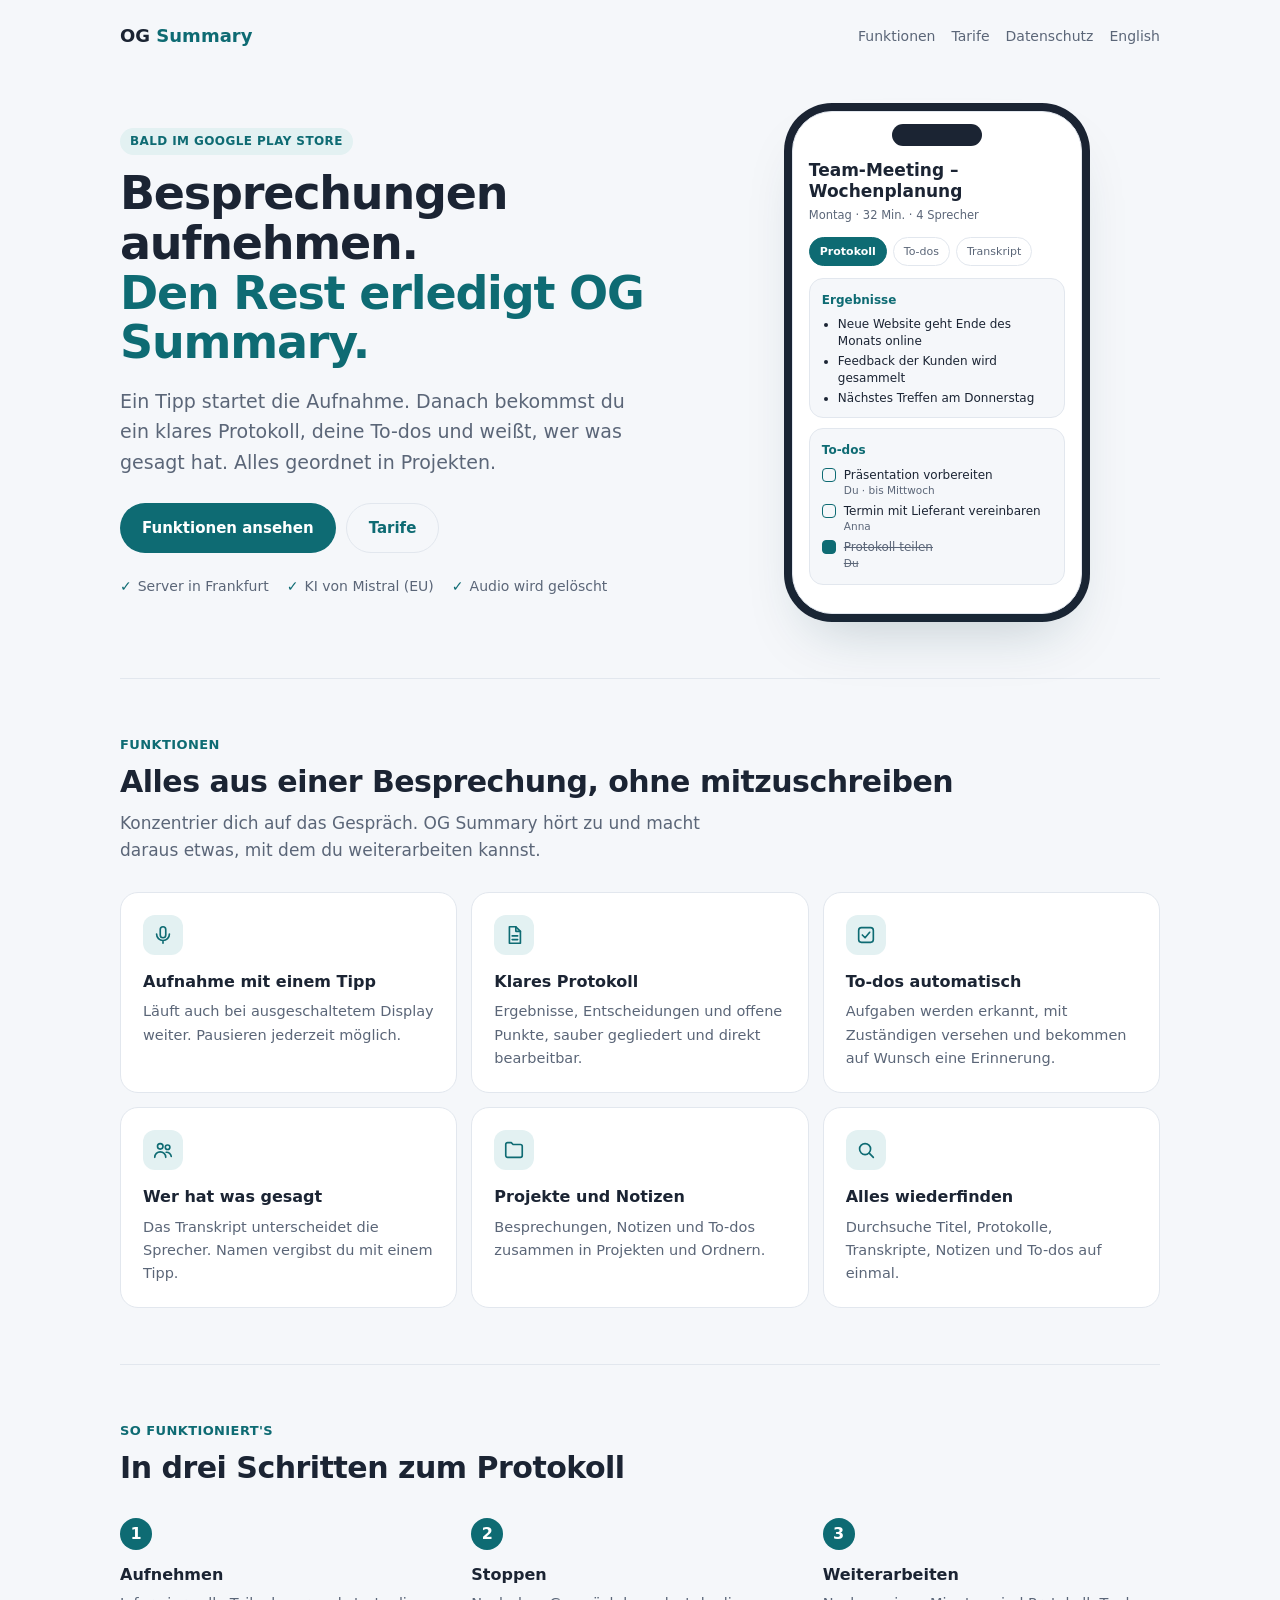
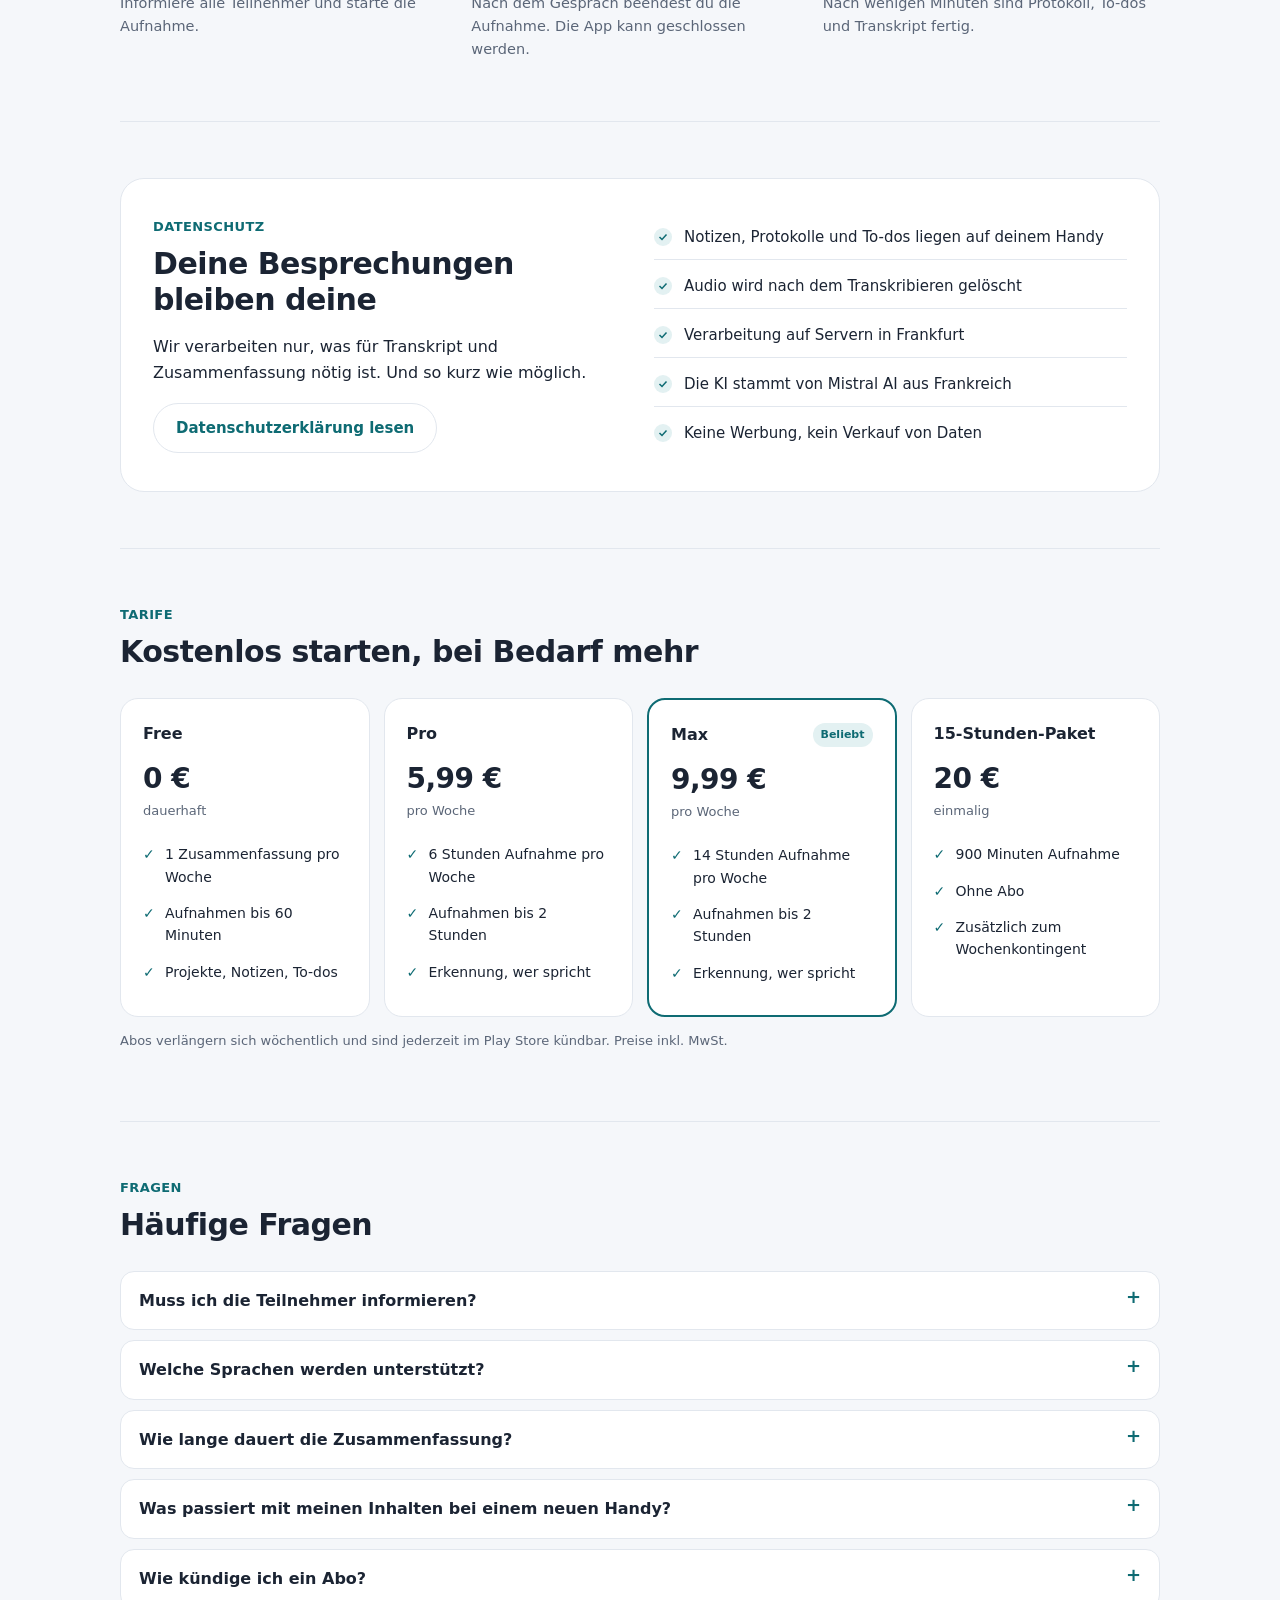
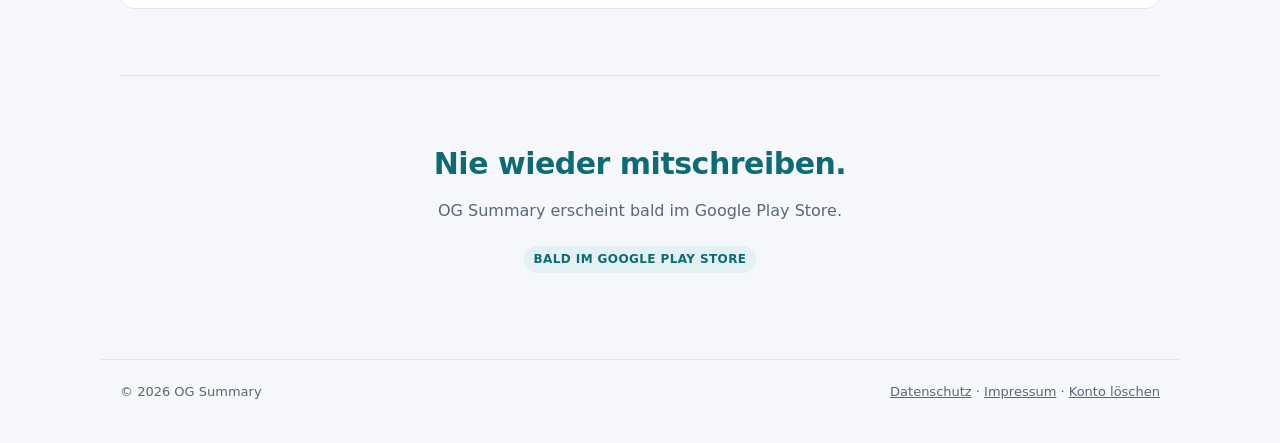
==== index.html @ 18560ac8 "Website OG Summary: Startseite, Datenschutz, Impressum, Konto löschen (DE/EN) Co-Authored-By: Claude" ====
<!doctype html>
<html lang="de">
<head>
<meta charset="utf-8">
<meta name="viewport" content="width=device-width, initial-scale=1">
<title>OG Summary – OG Summary</title>
<meta name="robots" content="index,follow">
<meta name="description" content="Besprechungen aufnehmen, automatisch zusammenfassen und als To-dos weiterarbeiten. Deine Inhalte bleiben auf deinem Handy.">
<link rel="stylesheet" href="style.css">
</head>
<body>
<header class="wide">
  <a class="brand" href="index.html">OG <span>Summary</span></a>
  <nav>
    <a href="index.html#funktionen">Funktionen</a>
    <a href="index.html#tarife">Tarife</a>
    <a href="datenschutz.html">Datenschutz</a>
    <a href="en/index.html">English</a>
  </nav>
</header>
<main class="wide">
<section class="lp-hero"><div>
<span class="soon">Bald im Google Play Store</span>
<h1>Besprechungen aufnehmen.<br><em>Den Rest erledigt OG Summary.</em></h1>
<p class="lead">Ein Tipp startet die Aufnahme. Danach bekommst du ein klares Protokoll, deine To-dos und weißt, wer was gesagt hat. Alles geordnet in Projekten.</p>
<div class="cta"><a class="btn" href="#funktionen">Funktionen ansehen</a><a class="btn ghost" href="#tarife">Tarife</a></div>
<div class="trust"><span>Server in Frankfurt</span><span>KI von Mistral (EU)</span><span>Audio wird gelöscht</span></div>
</div><div class="phone" aria-hidden="true"><div class="notch"></div>
<p class="ph-title">Team-Meeting – Wochenplanung</p><div class="ph-meta">Montag · 32 Min. · 4 Sprecher</div>
<div class="ph-tabs"><b>Protokoll</b><i>To-dos</i><i>Transkript</i></div>
<div class="ph-card"><h4>Ergebnisse</h4><ul><li>Neue Website geht Ende des Monats online</li><li>Feedback der Kunden wird gesammelt</li><li>Nächstes Treffen am Donnerstag</li></ul></div>
<div class="ph-card"><h4>To-dos</h4><div class="ph-todo"><div class="box"></div><span>Präsentation vorbereiten<small>Du · bis Mittwoch</small></span></div><div class="ph-todo"><div class="box"></div><span>Termin mit Lieferant vereinbaren<small>Anna</small></span></div><div class="ph-todo done"><div class="box"></div><span>Protokoll teilen<small>Du</small></span></div></div></div></section>
<section class="block" id="funktionen"><p class="eyebrow">Funktionen</p><h2>Alles aus einer Besprechung, ohne mitzuschreiben</h2><p class="sub">Konzentrier dich auf das Gespräch. OG Summary hört zu und macht daraus etwas, mit dem du weiterarbeiten kannst.</p>
<div class="features"><div class="feature"><div class="ic"><svg viewBox="0 0 24 24" fill="none" stroke="currentColor" stroke-width="1.8" stroke-linecap="round" stroke-linejoin="round" aria-hidden="true"><path d="M12 3a3 3 0 0 0-3 3v6a3 3 0 0 0 6 0V6a3 3 0 0 0-3-3z"/><path d="M5 11a7 7 0 0 0 14 0M12 18v3"/></svg></div><h3>Aufnahme mit einem Tipp</h3><p>Läuft auch bei ausgeschaltetem Display weiter. Pausieren jederzeit möglich.</p></div><div class="feature"><div class="ic"><svg viewBox="0 0 24 24" fill="none" stroke="currentColor" stroke-width="1.8" stroke-linecap="round" stroke-linejoin="round" aria-hidden="true"><path d="M7 3h7l5 5v13H7z"/><path d="M14 3v5h5M10 13h6M10 17h6"/></svg></div><h3>Klares Protokoll</h3><p>Ergebnisse, Entscheidungen und offene Punkte, sauber gegliedert und direkt bearbeitbar.</p></div><div class="feature"><div class="ic"><svg viewBox="0 0 24 24" fill="none" stroke="currentColor" stroke-width="1.8" stroke-linecap="round" stroke-linejoin="round" aria-hidden="true"><rect x="4" y="4" width="16" height="16" rx="3"/><path d="M8 12l3 3 5-6"/></svg></div><h3>To-dos automatisch</h3><p>Aufgaben werden erkannt, mit Zuständigen versehen und bekommen auf Wunsch eine Erinnerung.</p></div><div class="feature"><div class="ic"><svg viewBox="0 0 24 24" fill="none" stroke="currentColor" stroke-width="1.8" stroke-linecap="round" stroke-linejoin="round" aria-hidden="true"><circle cx="9" cy="8" r="3"/><path d="M3 20a6 6 0 0 1 12 0"/><circle cx="17" cy="9" r="2.5"/><path d="M15.5 14.5A5 5 0 0 1 21 19"/></svg></div><h3>Wer hat was gesagt</h3><p>Das Transkript unterscheidet die Sprecher. Namen vergibst du mit einem Tipp.</p></div><div class="feature"><div class="ic"><svg viewBox="0 0 24 24" fill="none" stroke="currentColor" stroke-width="1.8" stroke-linecap="round" stroke-linejoin="round" aria-hidden="true"><path d="M3 6a2 2 0 0 1 2-2h4l2 2h8a2 2 0 0 1 2 2v10a2 2 0 0 1-2 2H5a2 2 0 0 1-2-2z"/></svg></div><h3>Projekte und Notizen</h3><p>Besprechungen, Notizen und To-dos zusammen in Projekten und Ordnern.</p></div><div class="feature"><div class="ic"><svg viewBox="0 0 24 24" fill="none" stroke="currentColor" stroke-width="1.8" stroke-linecap="round" stroke-linejoin="round" aria-hidden="true"><circle cx="11" cy="11" r="6"/><path d="M20 20l-4.5-4.5"/></svg></div><h3>Alles wiederfinden</h3><p>Durchsuche Titel, Protokolle, Transkripte, Notizen und To-dos auf einmal.</p></div></div></section>
<section class="block"><p class="eyebrow">So funktioniert&#x27;s</p><h2>In drei Schritten zum Protokoll</h2><p class="sub"></p><div class="steps"><div class="step"><h3>Aufnehmen</h3><p>Informiere alle Teilnehmer und starte die Aufnahme.</p></div><div class="step"><h3>Stoppen</h3><p>Nach dem Gespräch beendest du die Aufnahme. Die App kann geschlossen werden.</p></div><div class="step"><h3>Weiterarbeiten</h3><p>Nach wenigen Minuten sind Protokoll, To-dos und Transkript fertig.</p></div></div></section>
<section class="block"><div class="privacy-band"><div><p class="eyebrow">Datenschutz</p><h2>Deine Besprechungen bleiben deine</h2>
<p class="sub" style="margin-bottom:18px">Wir verarbeiten nur, was für Transkript und Zusammenfassung nötig ist. Und so kurz wie möglich.</p><a class="btn ghost" href="datenschutz.html">Datenschutzerklärung lesen</a></div>
<ul class="checks"><li>Notizen, Protokolle und To-dos liegen auf deinem Handy</li><li>Audio wird nach dem Transkribieren gelöscht</li><li>Verarbeitung auf Servern in Frankfurt</li><li>Die KI stammt von Mistral AI aus Frankreich</li><li>Keine Werbung, kein Verkauf von Daten</li></ul></div></section>
<section class="block" id="tarife"><p class="eyebrow">Tarife</p><h2>Kostenlos starten, bei Bedarf mehr</h2><p class="sub"></p>
<div class="plans"><div class="plan"><div class="name">Free</div>
<div class="price">0 €</div><div class="per">dauerhaft</div><ul><li>1 Zusammenfassung pro Woche</li><li>Aufnahmen bis 60 Minuten</li><li>Projekte, Notizen, To-dos</li></ul></div><div class="plan"><div class="name">Pro</div>
<div class="price">5,99 €</div><div class="per">pro Woche</div><ul><li>6 Stunden Aufnahme pro Woche</li><li>Aufnahmen bis 2 Stunden</li><li>Erkennung, wer spricht</li></ul></div><div class="plan hl"><div class="name">Max<span class="tag">Beliebt</span></div>
<div class="price">9,99 €</div><div class="per">pro Woche</div><ul><li>14 Stunden Aufnahme pro Woche</li><li>Aufnahmen bis 2 Stunden</li><li>Erkennung, wer spricht</li></ul></div><div class="plan"><div class="name">15-Stunden-Paket</div>
<div class="price">20 €</div><div class="per">einmalig</div><ul><li>900 Minuten Aufnahme</li><li>Ohne Abo</li><li>Zusätzlich zum Wochenkontingent</li></ul></div></div><p class="note">Abos verlängern sich wöchentlich und sind jederzeit im Play Store kündbar. Preise inkl. MwSt.</p></section>
<section class="block"><p class="eyebrow">Fragen</p><h2>Häufige Fragen</h2><p class="sub"></p><details><summary>Muss ich die Teilnehmer informieren?</summary><p>Ja. Bitte informiere alle Teilnehmer vor der Aufnahme. Das ist gesetzlich vorgeschrieben und fair.</p></details><details><summary>Welche Sprachen werden unterstützt?</summary><p>Deutsch und Englisch werden besonders gut erkannt, viele weitere Sprachen funktionieren ebenfalls.</p></details><details><summary>Wie lange dauert die Zusammenfassung?</summary><p>Meist ein bis drei Minuten nach dem Stoppen. Du kannst die App in der Zeit schließen.</p></details><details><summary>Was passiert mit meinen Inhalten bei einem neuen Handy?</summary><p>Android sichert sie in deinem Google-Konto. Zusätzlich kannst du jederzeit eine Sicherungsdatei exportieren.</p></details><details><summary>Wie kündige ich ein Abo?</summary><p>Im Play Store unter Profil → Zahlungen und Abos → Abos.</p></details></section>
<section class="closing"><h2>Nie wieder mitschreiben.</h2><p>OG Summary erscheint bald im Google Play Store.</p><span class="soon">Bald im Google Play Store</span></section>
</main>
<footer class="wide">
  <span>© 2026 OG Summary</span>
  <span><a href="datenschutz.html">Datenschutz</a> · <a href="impressum.html">Impressum</a> · <a href="konto-loeschen.html">Konto löschen</a></span>
</footer>
</body>
</html>
---- style.css ----
:root{--canvas:#F5F7FA;--surface:#fff;--ink:#1B2433;--muted:#5B6678;--line:#E2E7EE;--petrol:#0E6B73;--tint:#E3F1F2}
@media (prefers-color-scheme:dark){:root{--canvas:#12171E;--surface:#1A2129;--ink:#E6EBF1;--muted:#9BA6B5;--line:#2B3440;--petrol:#5BB5BC;--tint:#173A3E}}
*{box-sizing:border-box}
body{margin:0;background:var(--canvas);color:var(--ink);font:16px/1.6 system-ui,-apple-system,"Segoe UI",Roboto,sans-serif}
header,main,footer{max-width:760px;margin:0 auto;padding:0 20px}
header{display:flex;flex-wrap:wrap;align-items:center;justify-content:space-between;gap:8px 16px;padding-top:28px;padding-bottom:12px}
.brand{font-weight:600;font-size:18px;color:var(--ink);text-decoration:none;white-space:nowrap}
.brand span{color:var(--petrol)}
nav{display:flex;gap:16px;flex-wrap:wrap}
nav a{color:var(--muted);text-decoration:none;font-size:14px;white-space:nowrap}
.card p{margin:6px 0}
nav a:hover{color:var(--petrol)}
.card{background:var(--surface);border:1px solid var(--line);border-radius:20px;padding:28px 28px 20px;margin:12px 0 32px}
h1{font-size:28px;line-height:1.25;margin:0 0 6px;letter-spacing:-.3px}
h2{font-size:19px;margin:28px 0 8px;color:var(--petrol)}
h3{font-size:16px;margin:20px 0 6px}
p,li{color:var(--ink)}
.meta{color:var(--muted);font-size:14px;margin:0 0 8px}
ul{padding-left:20px}
li{margin:4px 0}
a{color:var(--petrol)}
.hero{padding:28px 0 8px}
.hero p{color:var(--muted);font-size:18px;max-width:560px}
.grid{display:grid;grid-template-columns:repeat(auto-fit,minmax(200px,1fr));gap:12px;margin:20px 0 32px}
.tile{background:var(--surface);border:1px solid var(--line);border-radius:16px;padding:18px;text-decoration:none;color:var(--ink)}
.tile strong{display:block;margin-bottom:4px}
.tile span{color:var(--muted);font-size:14px}
footer{color:var(--muted);font-size:13px;padding-bottom:40px}
footer a{color:var(--muted)}
.wide{max-width:1080px}
header.wide{padding-top:22px}
.btn{display:inline-flex;align-items:center;gap:8px;background:var(--petrol);color:#fff;text-decoration:none;font-weight:600;border-radius:999px;padding:12px 22px;font-size:15px}
.btn.ghost{background:transparent;color:var(--petrol);border:1px solid var(--line)}
.soon{display:inline-block;font-size:12px;font-weight:600;letter-spacing:.4px;text-transform:uppercase;color:var(--petrol);background:var(--tint);border-radius:999px;padding:4px 10px;margin-bottom:14px}
.lp-hero{display:grid;grid-template-columns:1.1fr .9fr;gap:48px;align-items:center;padding:48px 0 64px}
.lp-hero h1{font-size:46px;line-height:1.08;letter-spacing:-1.2px;margin:0 0 18px}
.lp-hero h1 em{font-style:normal;color:var(--petrol)}
.lp-hero p.lead{font-size:19px;color:var(--muted);margin:0 0 26px;max-width:520px}
.cta{display:flex;gap:10px;flex-wrap:wrap}
.trust{display:flex;gap:18px;flex-wrap:wrap;margin-top:22px;color:var(--muted);font-size:14px}
.trust span::before{content:"✓";color:var(--petrol);font-weight:700;margin-right:6px}
.phone{justify-self:center;width:290px;border-radius:40px;background:var(--surface);border:1px solid var(--line);box-shadow:0 30px 60px -20px rgba(14,60,70,.25),0 0 0 8px var(--ink);padding:22px 16px 18px;position:relative}
.phone .notch{width:90px;height:22px;border-radius:12px;background:var(--ink);margin:-10px auto 14px}
.ph-title{font-weight:700;font-size:17px;line-height:1.25;margin:0 0 4px}
.ph-meta{font-size:11.5px;color:var(--muted);margin-bottom:12px}
.ph-tabs{display:flex;gap:6px;margin-bottom:12px}
.ph-tabs b,.ph-tabs i{font-size:11px;font-style:normal;padding:5px 10px;border-radius:999px;border:1px solid var(--line);color:var(--muted)}
.ph-tabs b{background:var(--petrol);border-color:var(--petrol);color:#fff;font-weight:600}
.ph-card{background:var(--canvas);border:1px solid var(--line);border-radius:14px;padding:12px 12px 8px;margin-bottom:10px}
.ph-card h4{margin:0 0 6px;font-size:12px;color:var(--petrol)}
.ph-card ul{margin:0;padding-left:16px}
.ph-card li{font-size:12px;margin:3px 0;line-height:1.4}
.ph-todo{display:flex;gap:8px;align-items:flex-start;font-size:12px;margin:6px 0;line-height:1.35}
.ph-todo .box{flex:none;width:14px;height:14px;border-radius:4px;border:1.5px solid var(--petrol);margin-top:1px}
.ph-todo.done .box{background:var(--petrol)}
.ph-todo.done span{text-decoration:line-through;color:var(--muted)}
.ph-todo small{display:block;color:var(--muted);font-size:10.5px}
section.block{padding:56px 0;border-top:1px solid var(--line)}
.eyebrow{font-size:13px;font-weight:600;color:var(--petrol);letter-spacing:.4px;text-transform:uppercase;margin:0 0 8px}
section.block h2{font-size:30px;line-height:1.2;letter-spacing:-.5px;color:var(--ink);margin:0 0 10px}
section.block > p.sub{color:var(--muted);font-size:17px;max-width:620px;margin:0 0 28px}
.features{display:grid;grid-template-columns:repeat(3,1fr);gap:14px}
.feature{background:var(--surface);border:1px solid var(--line);border-radius:18px;padding:22px}
.feature .ic{width:40px;height:40px;border-radius:12px;background:var(--tint);color:var(--petrol);display:flex;align-items:center;justify-content:center;margin-bottom:14px}
.feature .ic svg{width:22px;height:22px}
.feature h3{margin:0 0 6px;font-size:16px}
.feature p{margin:0;color:var(--muted);font-size:14.5px}
.steps{display:grid;grid-template-columns:repeat(3,1fr);gap:14px;counter-reset:s}
.step{padding:4px 0}
.step::before{counter-increment:s;content:counter(s);display:flex;align-items:center;justify-content:center;width:32px;height:32px;border-radius:50%;background:var(--petrol);color:#fff;font-weight:700;margin-bottom:12px}
.step h3{margin:0 0 4px;font-size:16px}
.step p{margin:0;color:var(--muted);font-size:14.5px}
.privacy-band{background:var(--surface);border:1px solid var(--line);border-radius:24px;padding:32px;display:grid;grid-template-columns:1fr 1fr;gap:28px;align-items:center}
.privacy-band h2{margin-top:0}
.checks{list-style:none;padding:0;margin:0}
.checks li{padding:10px 0 10px 30px;border-bottom:1px solid var(--line);position:relative;font-size:15px}
.checks li:last-child{border-bottom:0}
.checks li::before{content:"";position:absolute;left:0;top:13px;width:18px;height:18px;border-radius:50%;background:var(--tint) url("data:image/svg+xml,%3Csvg xmlns='http://www.w3.org/2000/svg' viewBox='0 0 24 24' fill='none' stroke='%230E6B73' stroke-width='3'%3E%3Cpath d='M5 12l5 5 9-10'/%3E%3C/svg%3E") center/12px no-repeat}
.plans{display:grid;grid-template-columns:repeat(4,1fr);gap:14px}
.plan{background:var(--surface);border:1px solid var(--line);border-radius:18px;padding:22px;display:flex;flex-direction:column}
.plan.hl{border:2px solid var(--petrol)}
.plan .name{font-weight:700;font-size:16px;display:flex;justify-content:space-between;align-items:center}
.plan .tag{font-size:11px;font-weight:600;color:var(--petrol);background:var(--tint);border-radius:999px;padding:3px 8px}
.plan .price{font-size:28px;font-weight:700;letter-spacing:-.5px;margin:10px 0 0}
.plan .per{color:var(--muted);font-size:13px;margin-bottom:12px}
.plan ul{list-style:none;padding:0;margin:0}
.plan li{font-size:14px;padding:5px 0 5px 22px;position:relative;color:var(--ink)}
.plan li::before{content:"✓";position:absolute;left:0;color:var(--petrol);font-weight:700}
.note{color:var(--muted);font-size:13px;margin-top:14px}
details{background:var(--surface);border:1px solid var(--line);border-radius:14px;padding:16px 18px;margin:10px 0}
summary{cursor:pointer;font-weight:600;list-style:none;display:flex;justify-content:space-between;gap:12px}
summary::-webkit-details-marker{display:none}
summary::after{content:"+";color:var(--petrol);font-weight:700;font-size:18px;line-height:1}
details[open] summary::after{content:"–"}
details p{color:var(--muted);margin:10px 0 0;font-size:15px}
.closing{text-align:center;padding:64px 0 72px;border-top:1px solid var(--line)}
.closing h2{font-size:30px;letter-spacing:-.5px;margin:0 0 10px}
.closing p{color:var(--muted);margin:0 0 22px}
footer.wide{display:flex;justify-content:space-between;flex-wrap:wrap;gap:10px;border-top:1px solid var(--line);padding-top:22px}
@media (max-width:900px){.lp-hero{grid-template-columns:1fr;gap:40px;padding-top:28px}.lp-hero h1{font-size:36px}.features,.plans{grid-template-columns:1fr 1fr}.privacy-band{grid-template-columns:1fr;padding:24px}}
@media (max-width:600px){.features,.plans,.steps{grid-template-columns:1fr}.lp-hero h1{font-size:32px}section.block h2,.closing h2{font-size:25px}.phone{width:270px}}
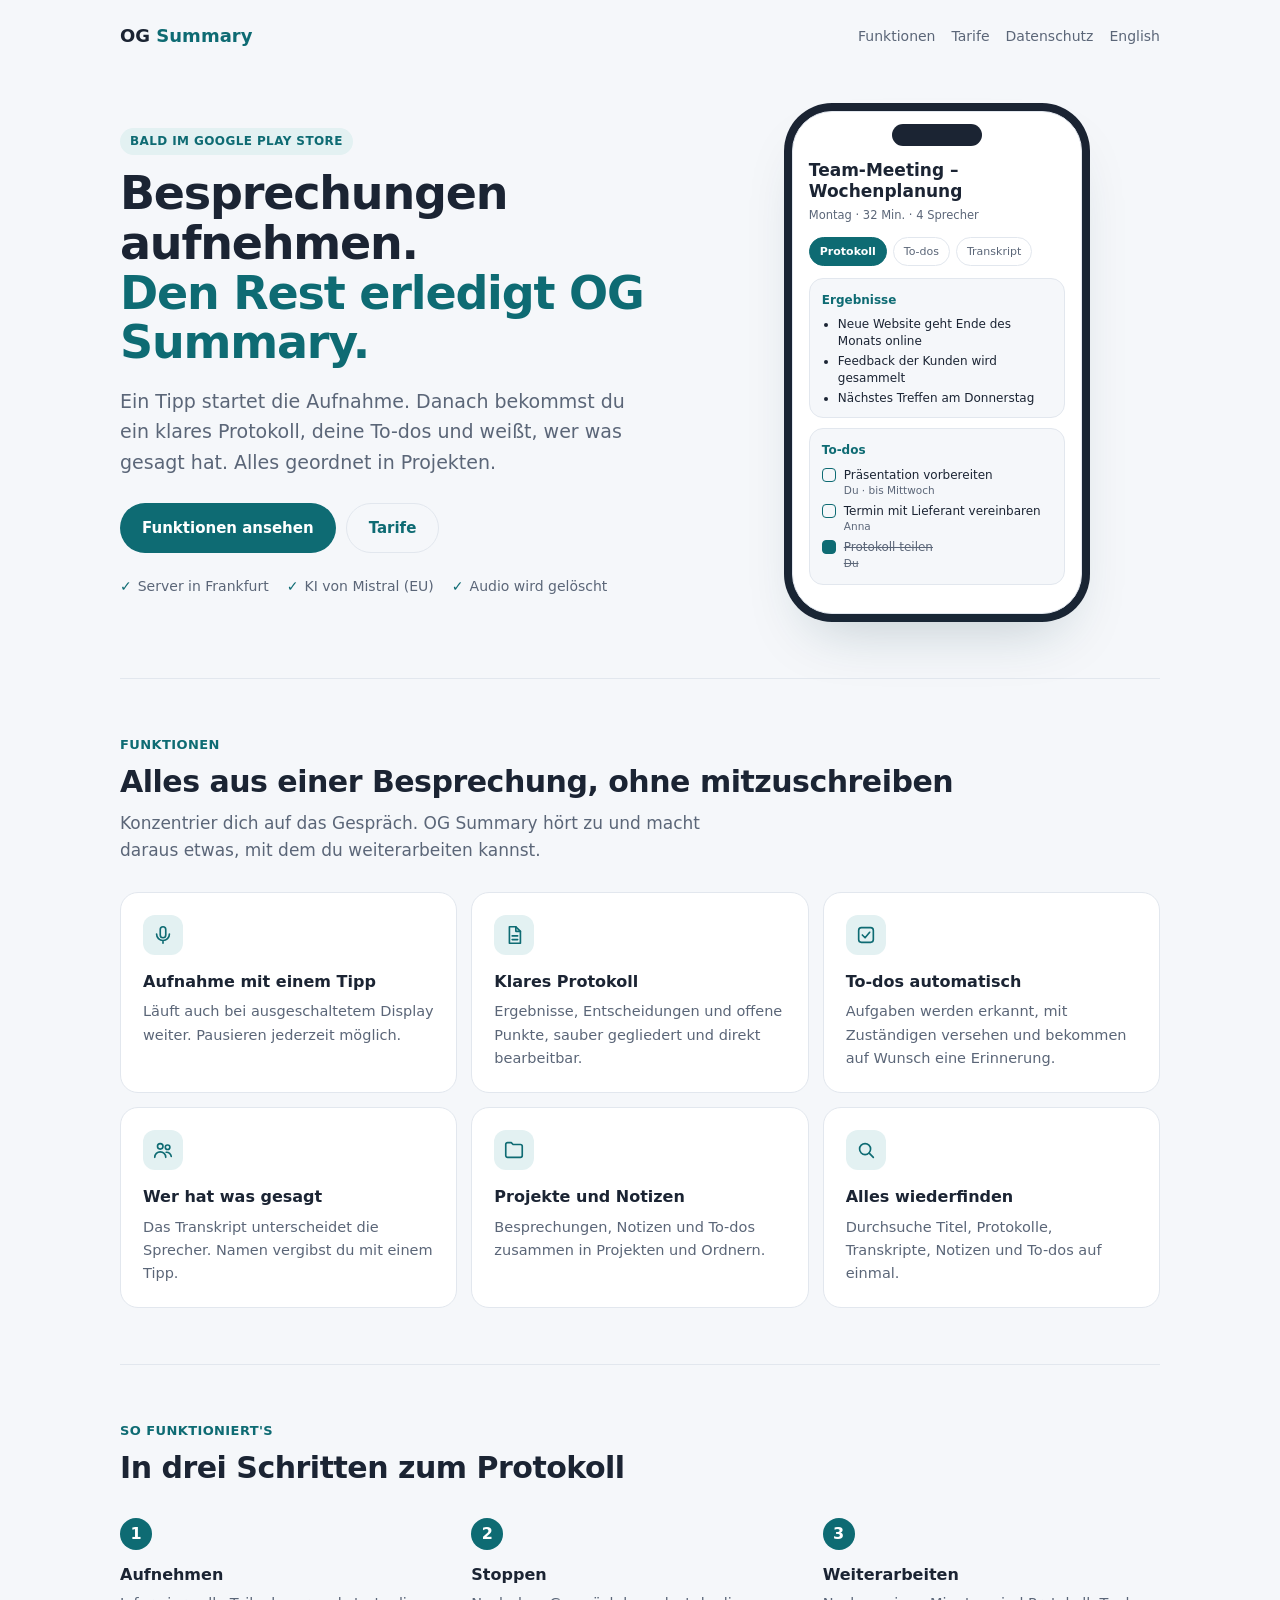
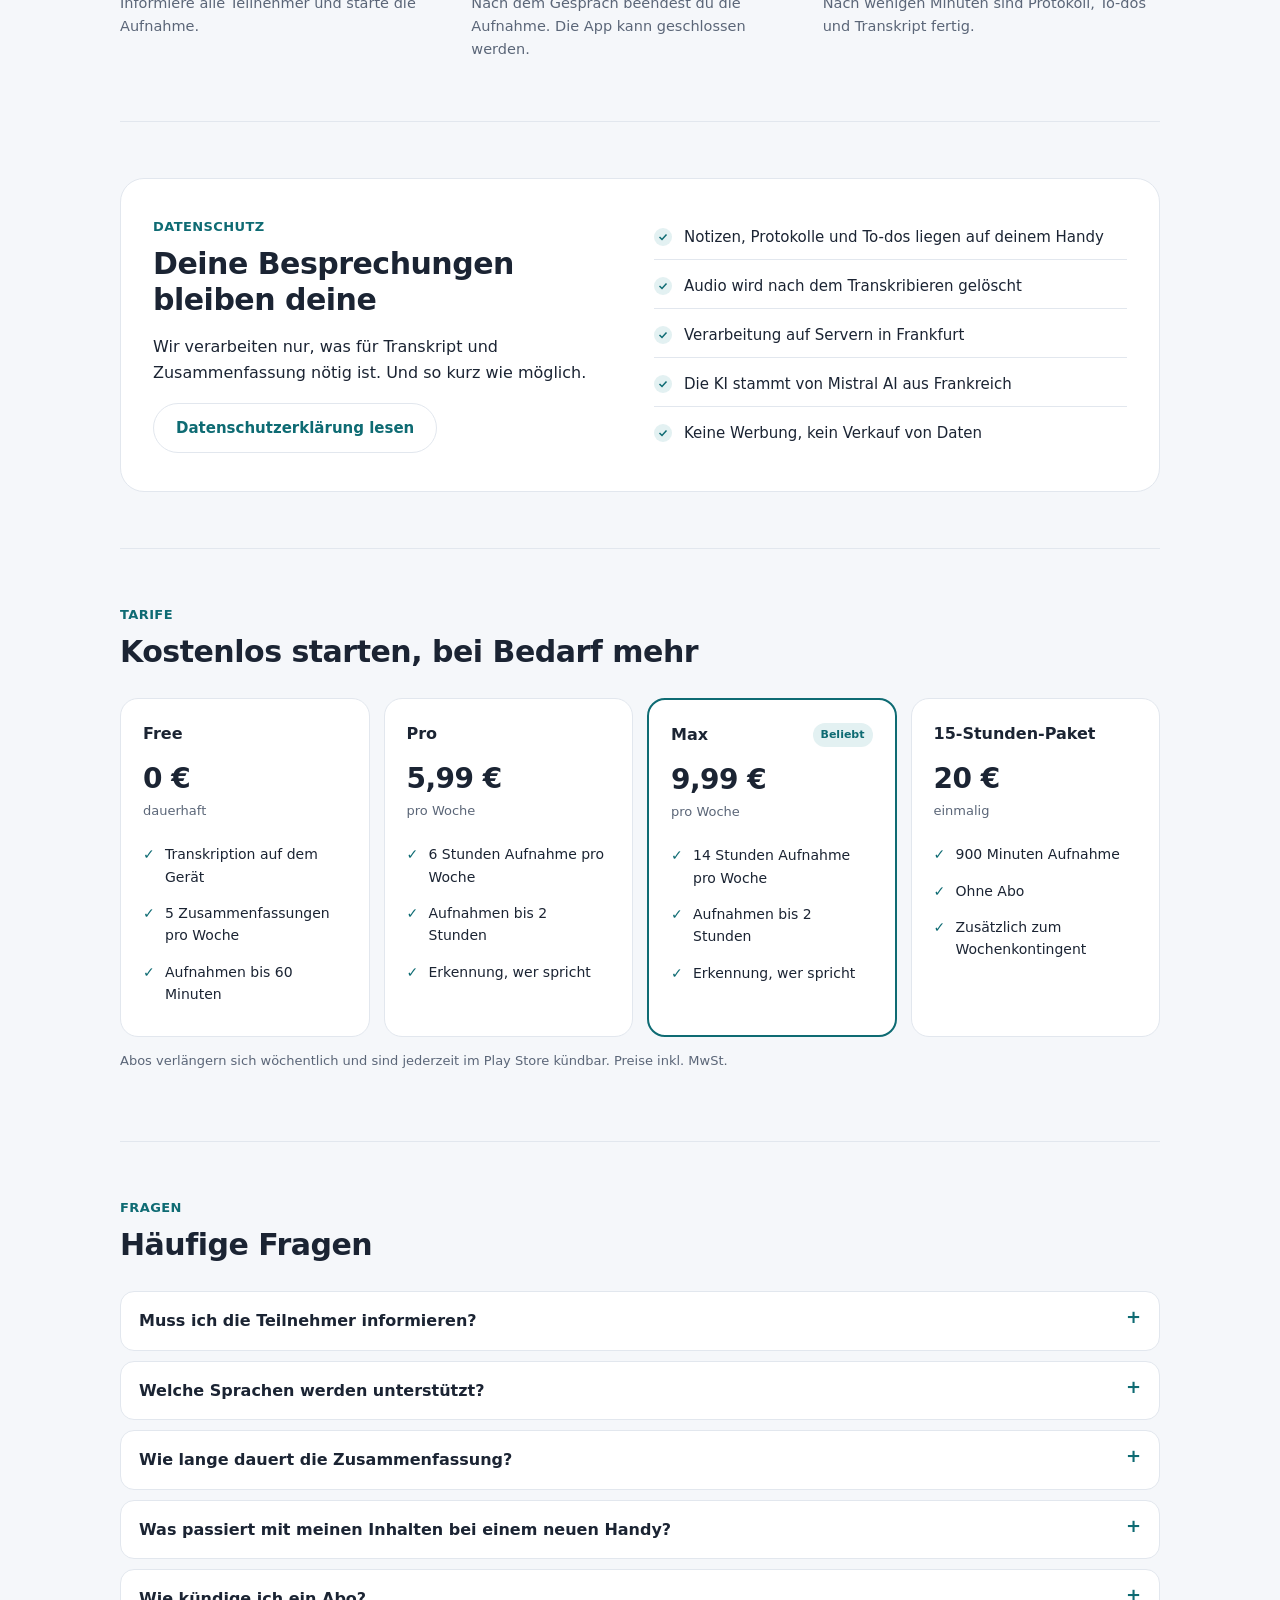
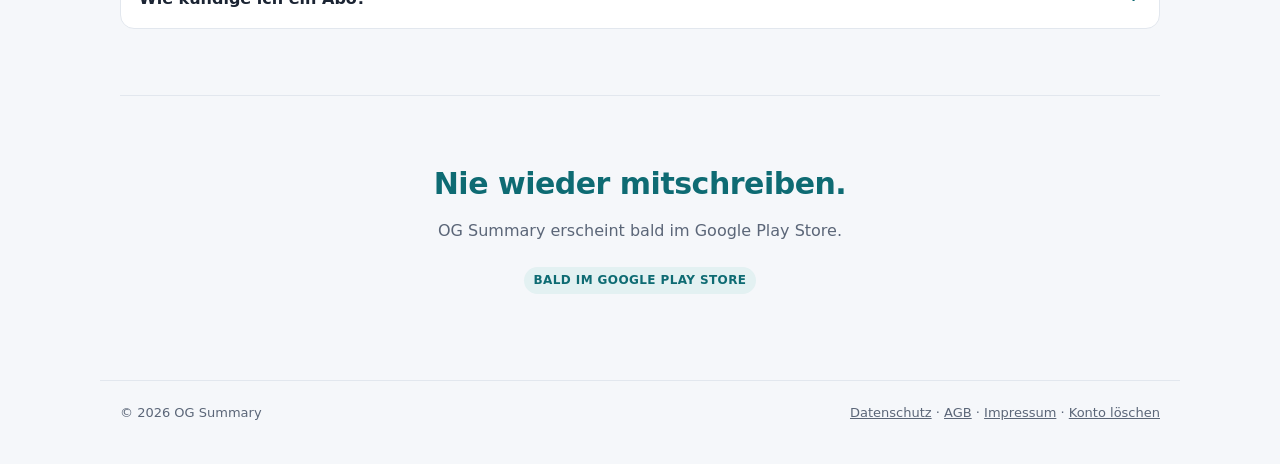
==== commit a3012885: "AGB-Seite, ausführliche Datenschutzerklärung, Tarife (Free: Transkription auf dem Gerät) Co-Authored" ====
--- a/index.html
+++ b/index.html
@@ -38,7 +38,7 @@
 <ul class="checks"><li>Notizen, Protokolle und To-dos liegen auf deinem Handy</li><li>Audio wird nach dem Transkribieren gelöscht</li><li>Verarbeitung auf Servern in Frankfurt</li><li>Die KI stammt von Mistral AI aus Frankreich</li><li>Keine Werbung, kein Verkauf von Daten</li></ul></div></section>
 <section class="block" id="tarife"><p class="eyebrow">Tarife</p><h2>Kostenlos starten, bei Bedarf mehr</h2><p class="sub"></p>
 <div class="plans"><div class="plan"><div class="name">Free</div>
-<div class="price">0 €</div><div class="per">dauerhaft</div><ul><li>1 Zusammenfassung pro Woche</li><li>Aufnahmen bis 60 Minuten</li><li>Projekte, Notizen, To-dos</li></ul></div><div class="plan"><div class="name">Pro</div>
+<div class="price">0 €</div><div class="per">dauerhaft</div><ul><li>Transkription auf dem Gerät</li><li>5 Zusammenfassungen pro Woche</li><li>Aufnahmen bis 60 Minuten</li></ul></div><div class="plan"><div class="name">Pro</div>
 <div class="price">5,99 €</div><div class="per">pro Woche</div><ul><li>6 Stunden Aufnahme pro Woche</li><li>Aufnahmen bis 2 Stunden</li><li>Erkennung, wer spricht</li></ul></div><div class="plan hl"><div class="name">Max<span class="tag">Beliebt</span></div>
 <div class="price">9,99 €</div><div class="per">pro Woche</div><ul><li>14 Stunden Aufnahme pro Woche</li><li>Aufnahmen bis 2 Stunden</li><li>Erkennung, wer spricht</li></ul></div><div class="plan"><div class="name">15-Stunden-Paket</div>
 <div class="price">20 €</div><div class="per">einmalig</div><ul><li>900 Minuten Aufnahme</li><li>Ohne Abo</li><li>Zusätzlich zum Wochenkontingent</li></ul></div></div><p class="note">Abos verlängern sich wöchentlich und sind jederzeit im Play Store kündbar. Preise inkl. MwSt.</p></section>
@@ -47,7 +47,7 @@
 </main>
 <footer class="wide">
   <span>© 2026 OG Summary</span>
-  <span><a href="datenschutz.html">Datenschutz</a> · <a href="impressum.html">Impressum</a> · <a href="konto-loeschen.html">Konto löschen</a></span>
+  <span><a href="datenschutz.html">Datenschutz</a> · <a href="agb.html">AGB</a> · <a href="impressum.html">Impressum</a> · <a href="konto-loeschen.html">Konto löschen</a></span>
 </footer>
 </body>
 </html>
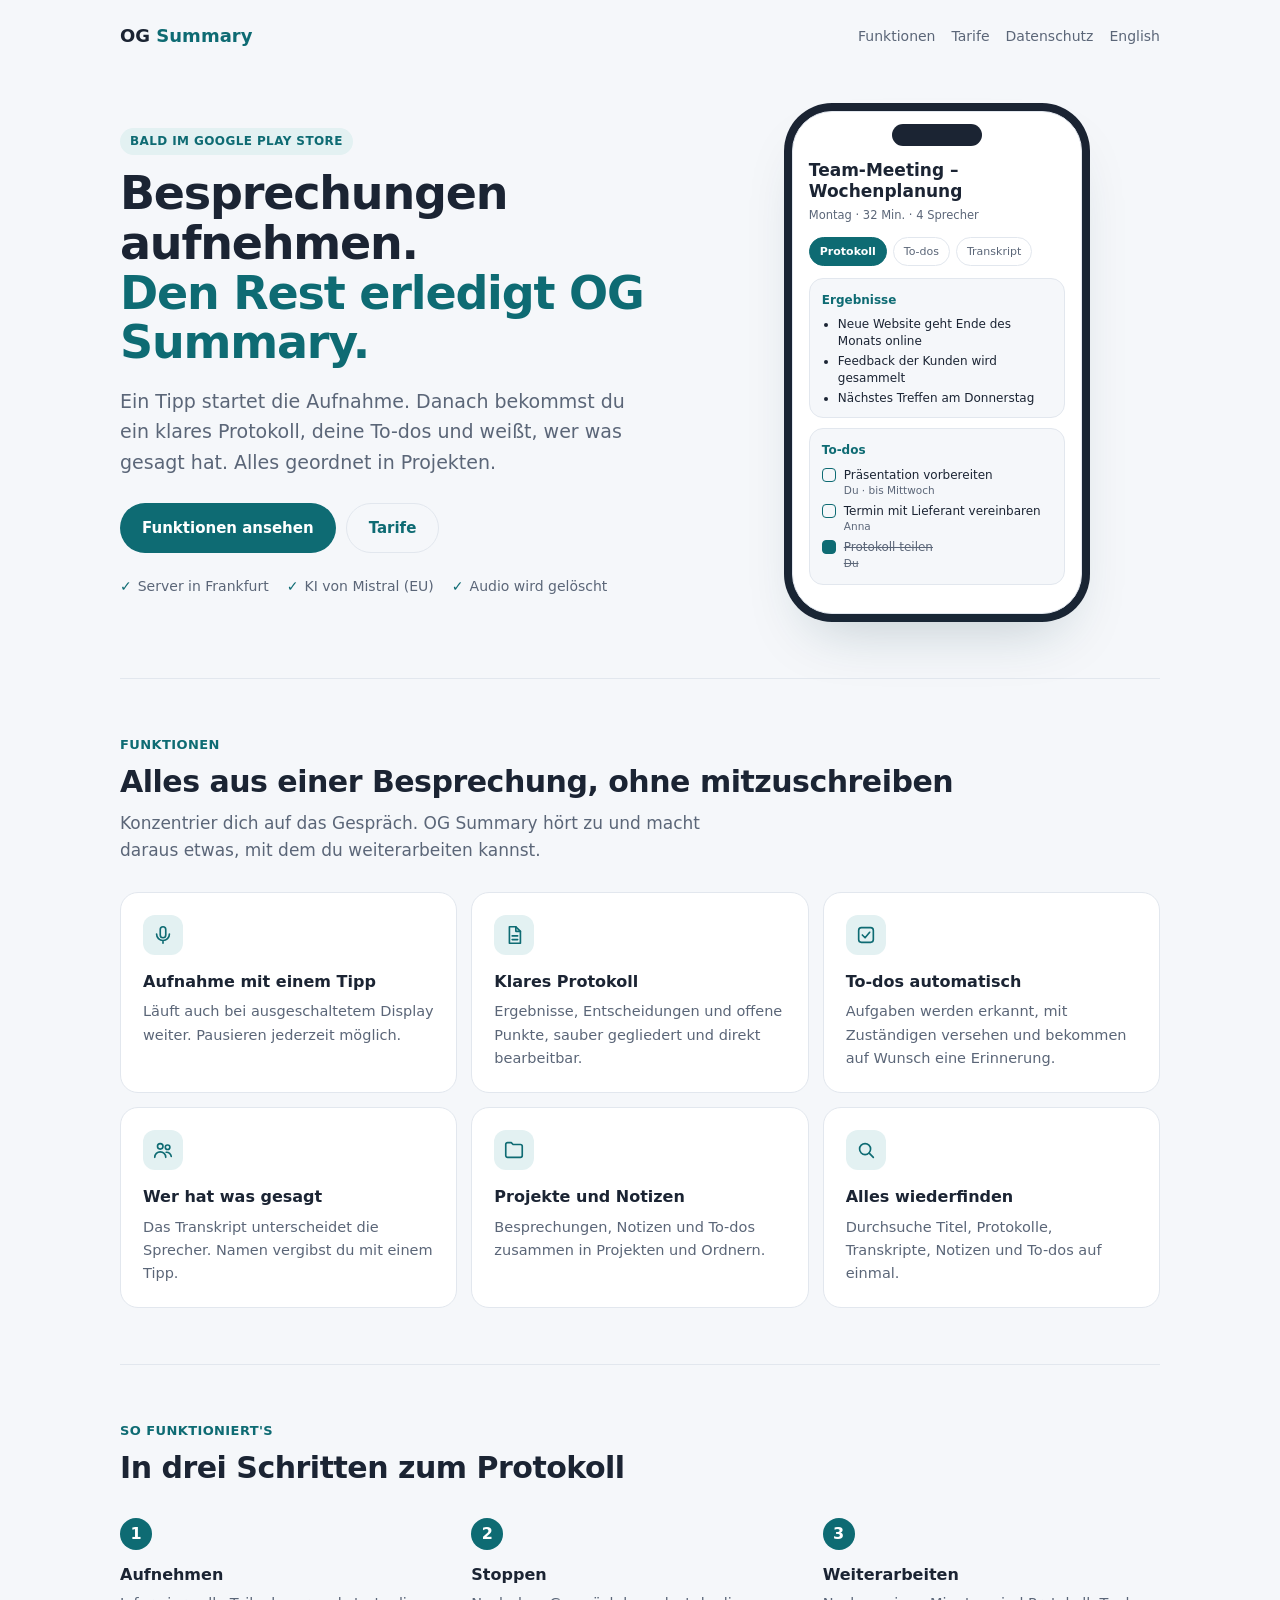
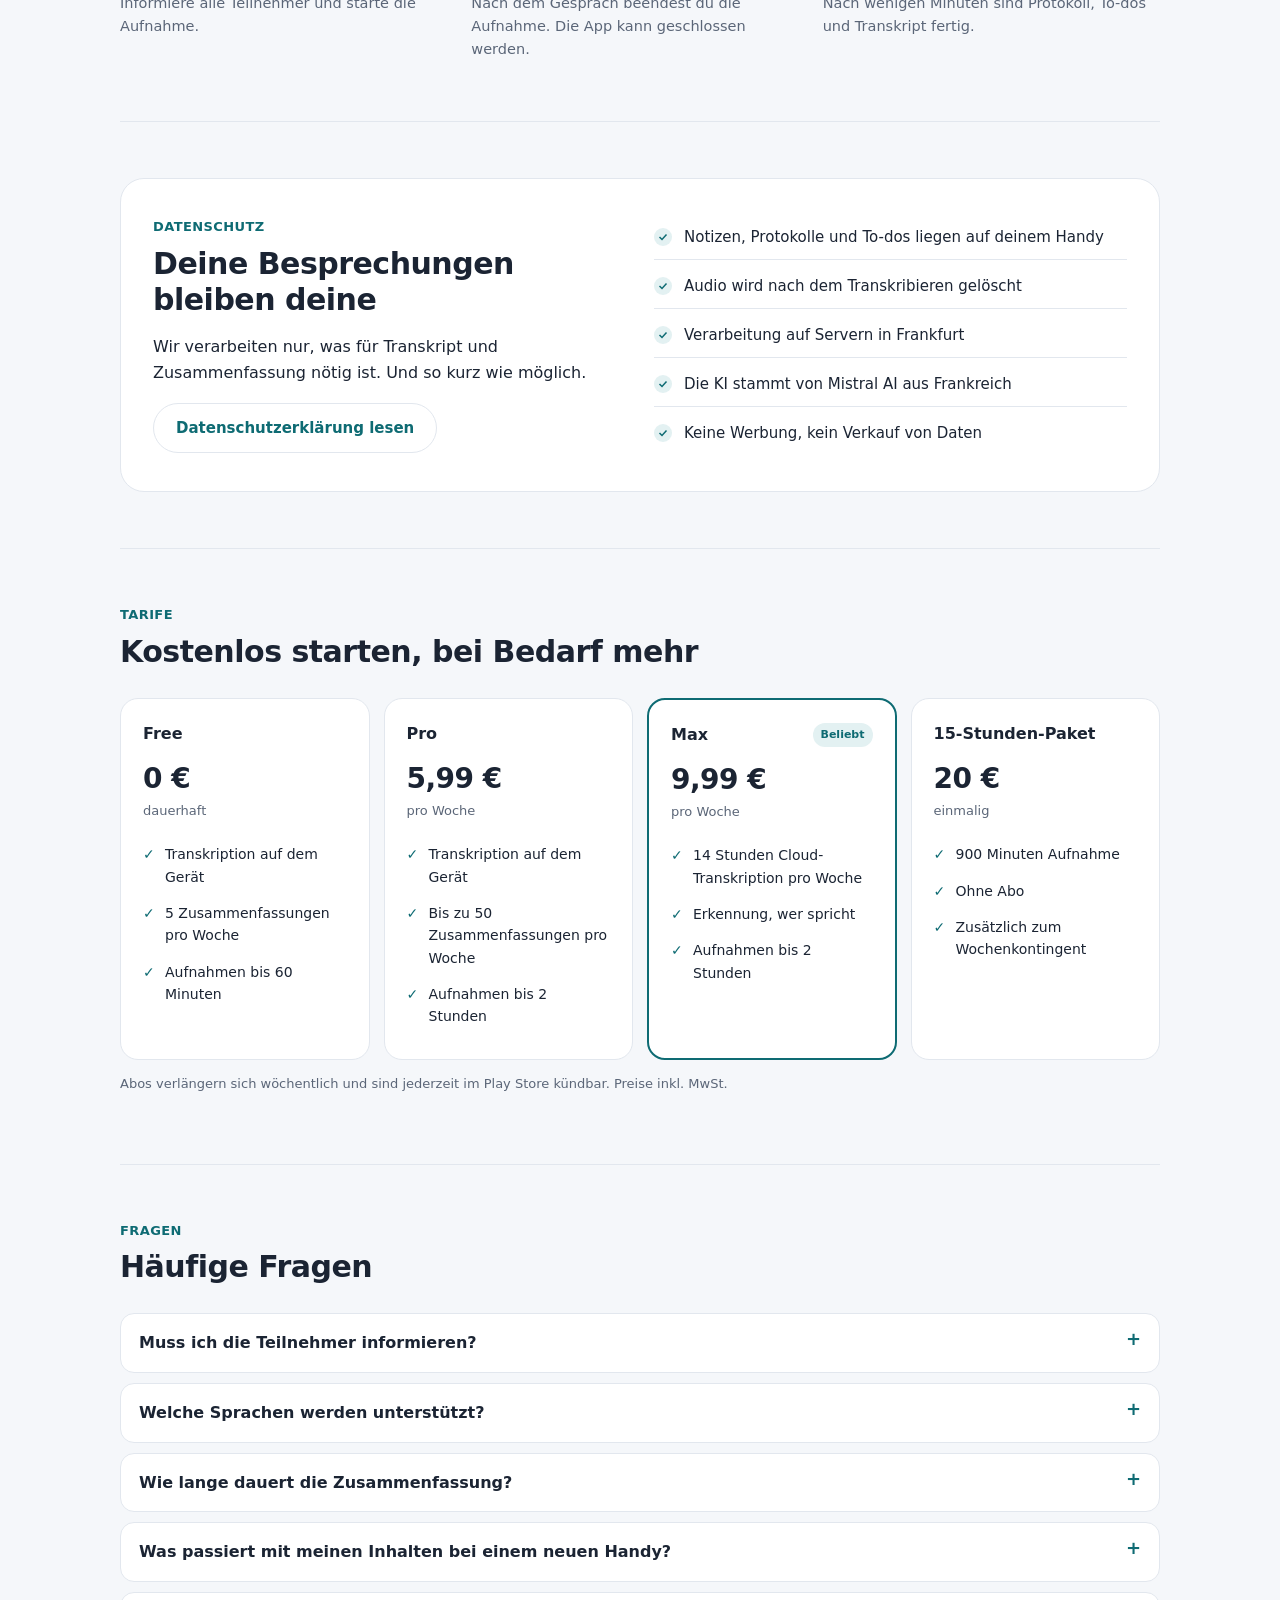
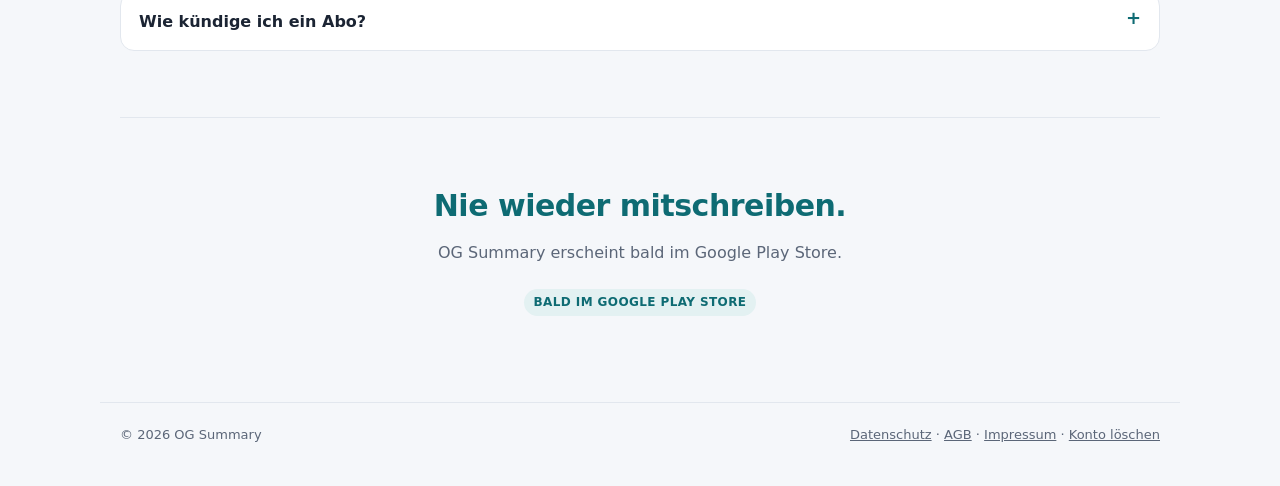
==== commit 39ffdb26: "Tarife und Datenschutz: Cloud-Transkription nur in Max Co-Authored-By: Claude Opus 5.5 <noreply@anth" ====
--- a/index.html
+++ b/index.html
@@ -39,8 +39,8 @@
 <section class="block" id="tarife"><p class="eyebrow">Tarife</p><h2>Kostenlos starten, bei Bedarf mehr</h2><p class="sub"></p>
 <div class="plans"><div class="plan"><div class="name">Free</div>
 <div class="price">0 €</div><div class="per">dauerhaft</div><ul><li>Transkription auf dem Gerät</li><li>5 Zusammenfassungen pro Woche</li><li>Aufnahmen bis 60 Minuten</li></ul></div><div class="plan"><div class="name">Pro</div>
-<div class="price">5,99 €</div><div class="per">pro Woche</div><ul><li>6 Stunden Aufnahme pro Woche</li><li>Aufnahmen bis 2 Stunden</li><li>Erkennung, wer spricht</li></ul></div><div class="plan hl"><div class="name">Max<span class="tag">Beliebt</span></div>
-<div class="price">9,99 €</div><div class="per">pro Woche</div><ul><li>14 Stunden Aufnahme pro Woche</li><li>Aufnahmen bis 2 Stunden</li><li>Erkennung, wer spricht</li></ul></div><div class="plan"><div class="name">15-Stunden-Paket</div>
+<div class="price">5,99 €</div><div class="per">pro Woche</div><ul><li>Transkription auf dem Gerät</li><li>Bis zu 50 Zusammenfassungen pro Woche</li><li>Aufnahmen bis 2 Stunden</li></ul></div><div class="plan hl"><div class="name">Max<span class="tag">Beliebt</span></div>
+<div class="price">9,99 €</div><div class="per">pro Woche</div><ul><li>14 Stunden Cloud-Transkription pro Woche</li><li>Erkennung, wer spricht</li><li>Aufnahmen bis 2 Stunden</li></ul></div><div class="plan"><div class="name">15-Stunden-Paket</div>
 <div class="price">20 €</div><div class="per">einmalig</div><ul><li>900 Minuten Aufnahme</li><li>Ohne Abo</li><li>Zusätzlich zum Wochenkontingent</li></ul></div></div><p class="note">Abos verlängern sich wöchentlich und sind jederzeit im Play Store kündbar. Preise inkl. MwSt.</p></section>
 <section class="block"><p class="eyebrow">Fragen</p><h2>Häufige Fragen</h2><p class="sub"></p><details><summary>Muss ich die Teilnehmer informieren?</summary><p>Ja. Bitte informiere alle Teilnehmer vor der Aufnahme. Das ist gesetzlich vorgeschrieben und fair.</p></details><details><summary>Welche Sprachen werden unterstützt?</summary><p>Deutsch und Englisch werden besonders gut erkannt, viele weitere Sprachen funktionieren ebenfalls.</p></details><details><summary>Wie lange dauert die Zusammenfassung?</summary><p>Meist ein bis drei Minuten nach dem Stoppen. Du kannst die App in der Zeit schließen.</p></details><details><summary>Was passiert mit meinen Inhalten bei einem neuen Handy?</summary><p>Android sichert sie in deinem Google-Konto. Zusätzlich kannst du jederzeit eine Sicherungsdatei exportieren.</p></details><details><summary>Wie kündige ich ein Abo?</summary><p>Im Play Store unter Profil → Zahlungen und Abos → Abos.</p></details></section>
 <section class="closing"><h2>Nie wieder mitschreiben.</h2><p>OG Summary erscheint bald im Google Play Store.</p><span class="soon">Bald im Google Play Store</span></section>
--- a/style.css
+++ b/style.css
@@ -99,3 +99,13 @@
 footer.wide{display:flex;justify-content:space-between;flex-wrap:wrap;gap:10px;border-top:1px solid var(--line);padding-top:22px}
 @media (max-width:900px){.lp-hero{grid-template-columns:1fr;gap:40px;padding-top:28px}.lp-hero h1{font-size:36px}.features,.plans{grid-template-columns:1fr 1fr}.privacy-band{grid-template-columns:1fr;padding:24px}}
 @media (max-width:600px){.features,.plans,.steps{grid-template-columns:1fr}.lp-hero h1{font-size:32px}section.block h2,.closing h2{font-size:25px}.phone{width:270px}}
+.form{display:flex;flex-direction:column;gap:12px;margin-top:16px}
+.form label{font-size:14px;color:var(--muted)}
+.form input[type=password],.form input[type=text]{font:inherit;padding:12px 14px;border:1px solid var(--line);border-radius:12px;background:var(--canvas);color:var(--ink)}
+.form input:focus{outline:2px solid var(--petrol);border-color:transparent}
+.check{display:flex;gap:8px;align-items:center;font-size:14px;color:var(--muted)}
+.btn[disabled]{opacity:.6}
+.msg{padding:12px 14px;border-radius:12px;background:var(--tint);margin-top:12px}
+.msg.err{background:#FBE9E9;color:#8A1C1C}
+@media (prefers-color-scheme:dark){.msg.err{background:#3A1E1E;color:#F2B8B8}}
+[hidden]{display:none!important}
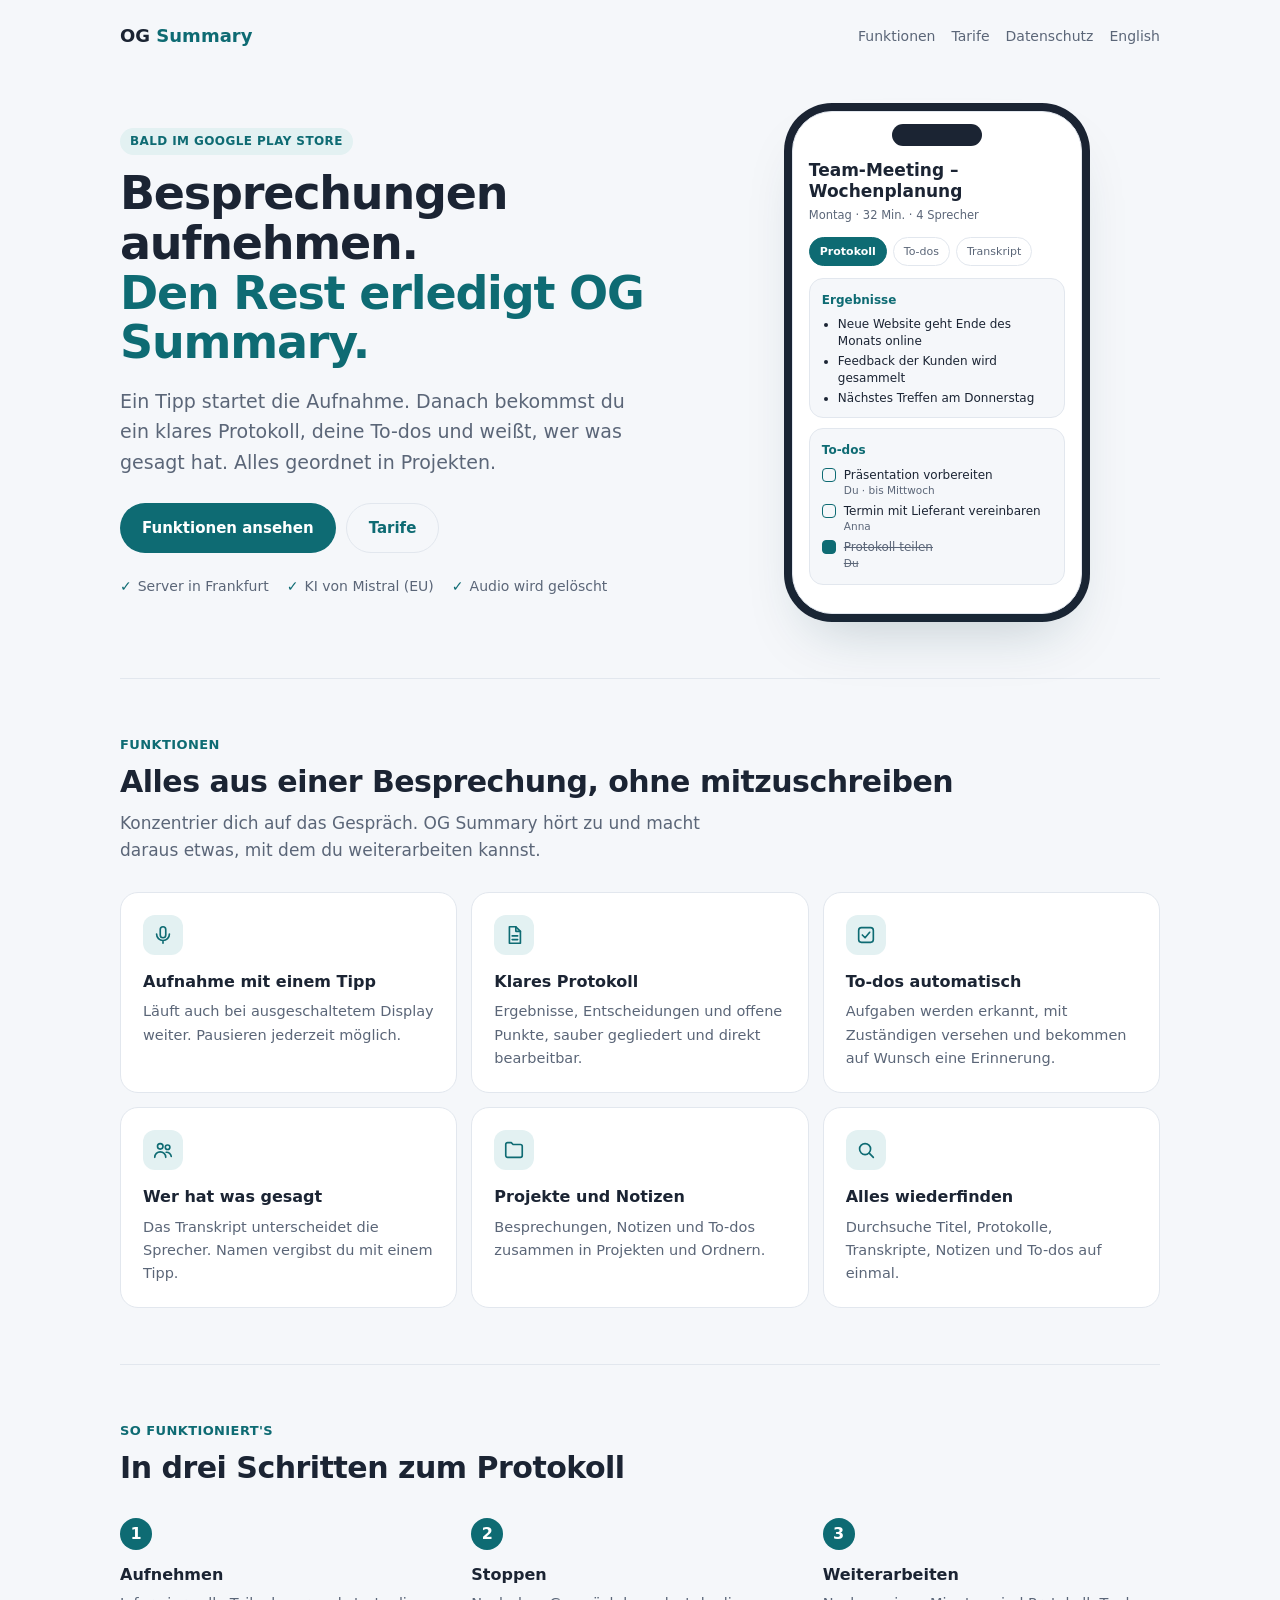
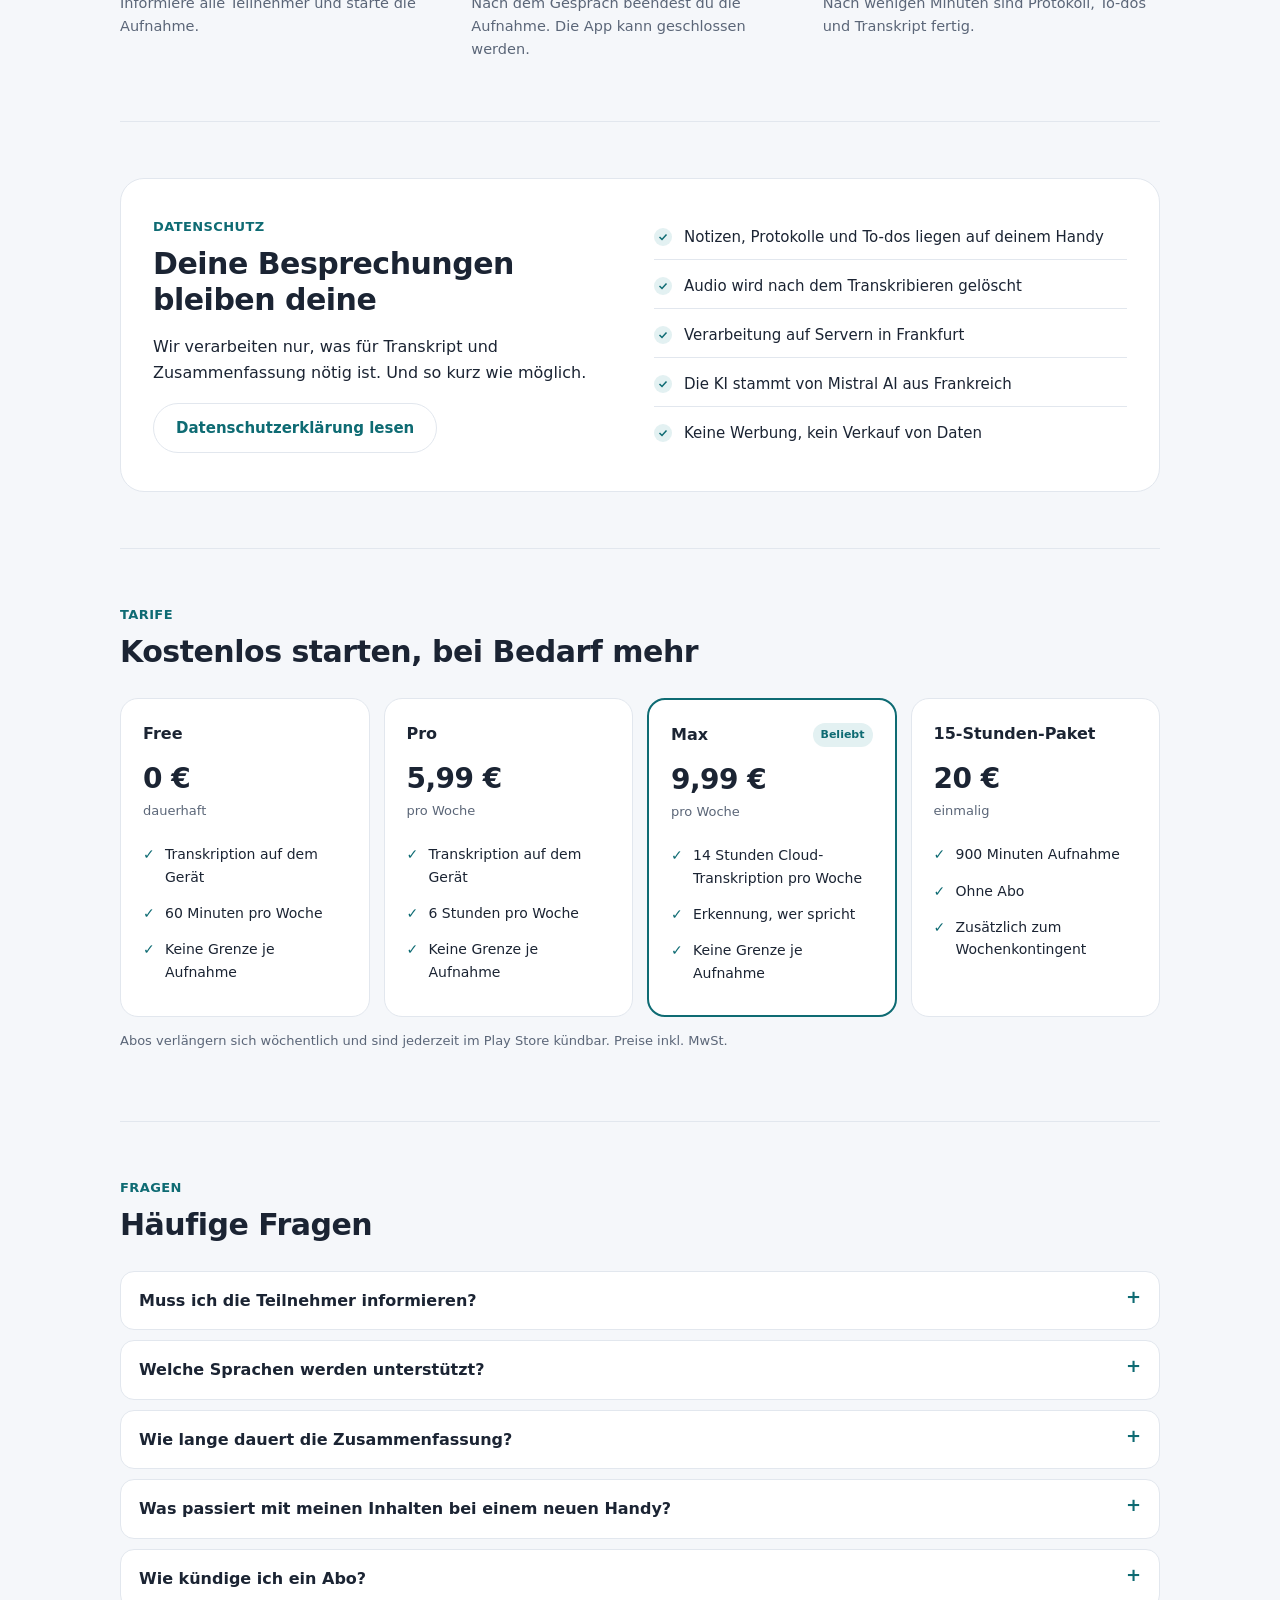
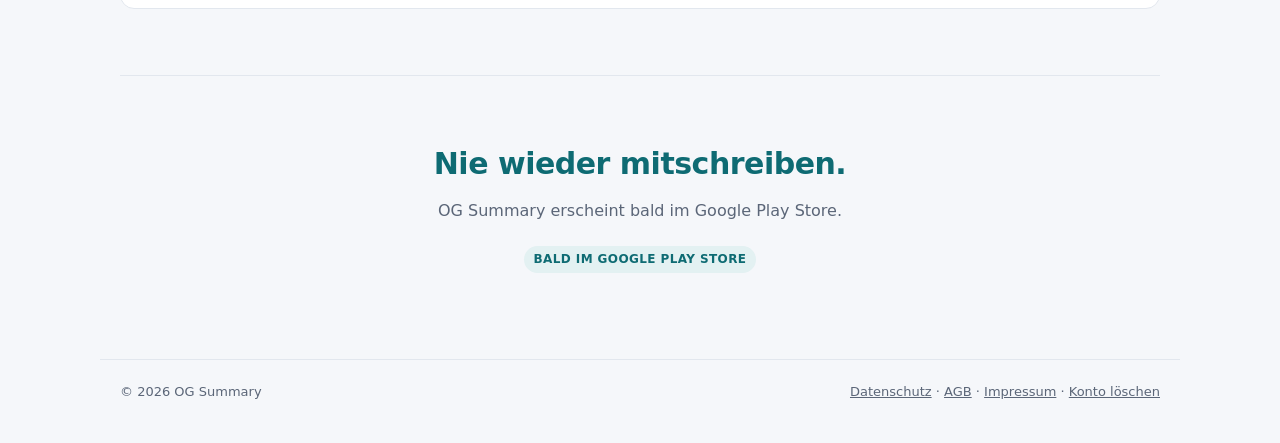
==== commit 4b057237: "Tarife: Minuten pro Woche, keine Grenze je Aufnahme Co-Authored-By: Claude Opus 5.5 <noreply@anthrop" ====
--- a/index.html
+++ b/index.html
@@ -38,9 +38,9 @@
 <ul class="checks"><li>Notizen, Protokolle und To-dos liegen auf deinem Handy</li><li>Audio wird nach dem Transkribieren gelöscht</li><li>Verarbeitung auf Servern in Frankfurt</li><li>Die KI stammt von Mistral AI aus Frankreich</li><li>Keine Werbung, kein Verkauf von Daten</li></ul></div></section>
 <section class="block" id="tarife"><p class="eyebrow">Tarife</p><h2>Kostenlos starten, bei Bedarf mehr</h2><p class="sub"></p>
 <div class="plans"><div class="plan"><div class="name">Free</div>
-<div class="price">0 €</div><div class="per">dauerhaft</div><ul><li>Transkription auf dem Gerät</li><li>5 Zusammenfassungen pro Woche</li><li>Aufnahmen bis 60 Minuten</li></ul></div><div class="plan"><div class="name">Pro</div>
-<div class="price">5,99 €</div><div class="per">pro Woche</div><ul><li>Transkription auf dem Gerät</li><li>Bis zu 50 Zusammenfassungen pro Woche</li><li>Aufnahmen bis 2 Stunden</li></ul></div><div class="plan hl"><div class="name">Max<span class="tag">Beliebt</span></div>
-<div class="price">9,99 €</div><div class="per">pro Woche</div><ul><li>14 Stunden Cloud-Transkription pro Woche</li><li>Erkennung, wer spricht</li><li>Aufnahmen bis 2 Stunden</li></ul></div><div class="plan"><div class="name">15-Stunden-Paket</div>
+<div class="price">0 €</div><div class="per">dauerhaft</div><ul><li>Transkription auf dem Gerät</li><li>60 Minuten pro Woche</li><li>Keine Grenze je Aufnahme</li></ul></div><div class="plan"><div class="name">Pro</div>
+<div class="price">5,99 €</div><div class="per">pro Woche</div><ul><li>Transkription auf dem Gerät</li><li>6 Stunden pro Woche</li><li>Keine Grenze je Aufnahme</li></ul></div><div class="plan hl"><div class="name">Max<span class="tag">Beliebt</span></div>
+<div class="price">9,99 €</div><div class="per">pro Woche</div><ul><li>14 Stunden Cloud-Transkription pro Woche</li><li>Erkennung, wer spricht</li><li>Keine Grenze je Aufnahme</li></ul></div><div class="plan"><div class="name">15-Stunden-Paket</div>
 <div class="price">20 €</div><div class="per">einmalig</div><ul><li>900 Minuten Aufnahme</li><li>Ohne Abo</li><li>Zusätzlich zum Wochenkontingent</li></ul></div></div><p class="note">Abos verlängern sich wöchentlich und sind jederzeit im Play Store kündbar. Preise inkl. MwSt.</p></section>
 <section class="block"><p class="eyebrow">Fragen</p><h2>Häufige Fragen</h2><p class="sub"></p><details><summary>Muss ich die Teilnehmer informieren?</summary><p>Ja. Bitte informiere alle Teilnehmer vor der Aufnahme. Das ist gesetzlich vorgeschrieben und fair.</p></details><details><summary>Welche Sprachen werden unterstützt?</summary><p>Deutsch und Englisch werden besonders gut erkannt, viele weitere Sprachen funktionieren ebenfalls.</p></details><details><summary>Wie lange dauert die Zusammenfassung?</summary><p>Meist ein bis drei Minuten nach dem Stoppen. Du kannst die App in der Zeit schließen.</p></details><details><summary>Was passiert mit meinen Inhalten bei einem neuen Handy?</summary><p>Android sichert sie in deinem Google-Konto. Zusätzlich kannst du jederzeit eine Sicherungsdatei exportieren.</p></details><details><summary>Wie kündige ich ein Abo?</summary><p>Im Play Store unter Profil → Zahlungen und Abos → Abos.</p></details></section>
 <section class="closing"><h2>Nie wieder mitschreiben.</h2><p>OG Summary erscheint bald im Google Play Store.</p><span class="soon">Bald im Google Play Store</span></section>
